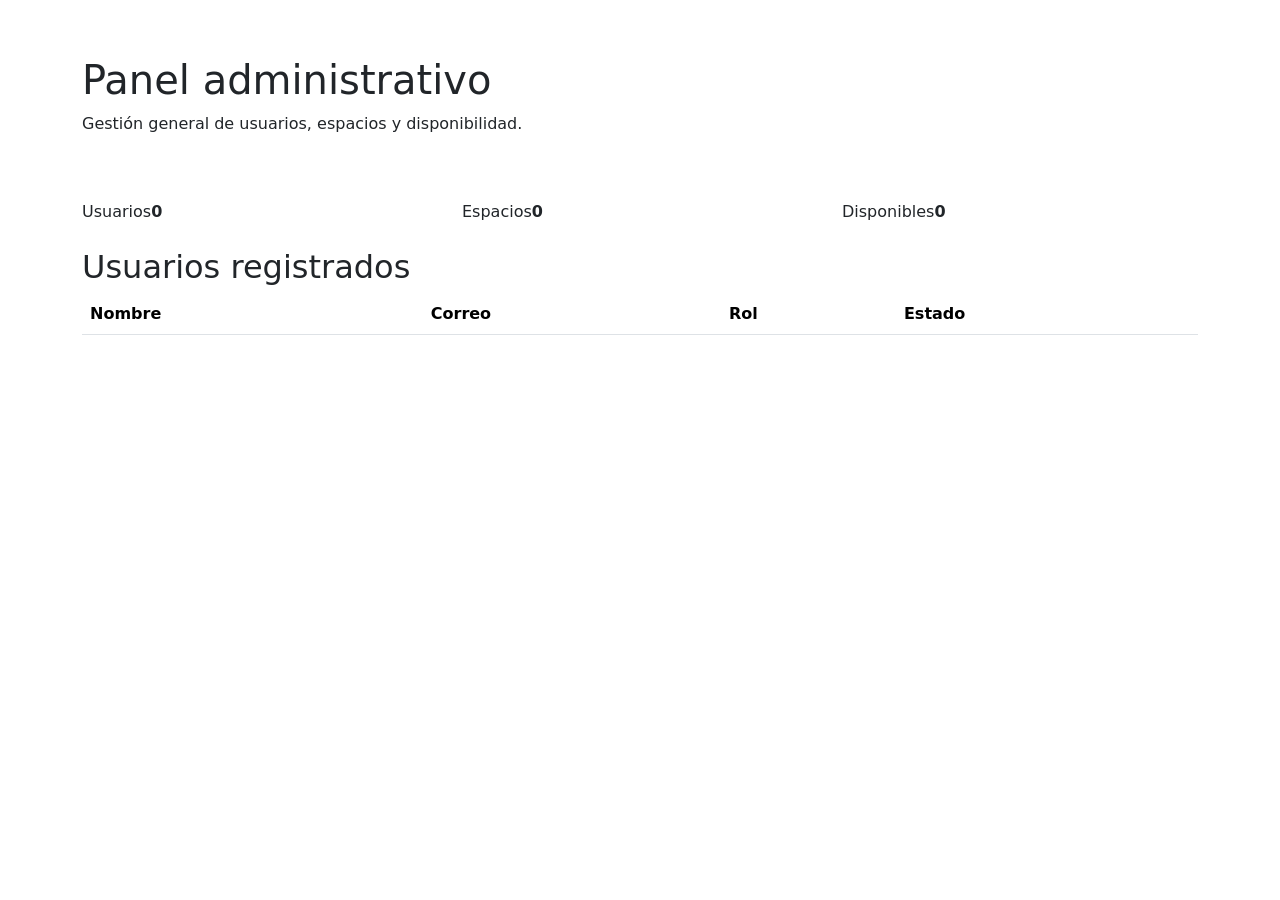
==== pages/admin.html @ 15a92f57 "Proyecto Parkeate completo y montado Debido a problemas con el repositorio se ruvo que juntar las pa" ====
<!DOCTYPE html>
<html lang="es">
<head>
    <meta charset="UTF-8">
    <meta name="viewport" content="width=device-width, initial-scale=1.0">
    <title>Administración | Parkéate</title>
    <link href="https://cdn.jsdelivr.net/npm/bootstrap@5.3.0/dist/css/bootstrap.min.css" rel="stylesheet">
    <link rel="stylesheet" href="css/style.css">
</head>
<body>
<nav class="navbar navbar-expand-lg navbar-dark">
    <div class="container">
        <a class="navbar-brand" href="admin.html">Parkéate</a>
        <button class="navbar-toggler" type="button" data-bs-toggle="collapse" data-bs-target="#menuPrincipal">
            <span class="navbar-toggler-icon"></span>
        </button>
        <div class="collapse navbar-collapse" id="menuPrincipal">
            <ul class="navbar-nav ms-auto">
                <li class="nav-item"><a class="nav-link" href="admin.html">Admin</a></li>
                <li class="nav-item"><a class="nav-link" href="adminParqueo.html">Parqueo</a></li>
                <li class="nav-item"><a class="nav-link" href="reportes.html">Reportes</a></li>
                <li class="nav-item"><a class="nav-link" href="ayuda.html">Ayuda</a></li>
            </ul>
        </div>
    </div>
</nav>
<section class="hero hero-admin"><div class="container"><h1>Panel administrativo</h1><p>Gestión general de usuarios, espacios y disponibilidad.</p></div></section>
<main class="container py-5">
    <div class="row g-4 mb-4">
        <div class="col-md-4"><div class="dashboard-card"><span>Usuarios</span><strong id="totalUsuarios">0</strong></div></div>
        <div class="col-md-4"><div class="dashboard-card"><span>Espacios</span><strong id="totalEspacios">0</strong></div></div>
        <div class="col-md-4"><div class="dashboard-card"><span>Disponibles</span><strong id="totalDisponibles">0</strong></div></div>
    </div>
    <div class="card-panel table-responsive">
        <h2 class="section-title">Usuarios registrados</h2>
        <table class="table table-hover align-middle">
            <thead><tr><th>Nombre</th><th>Correo</th><th>Rol</th><th>Estado</th></tr></thead>
            <tbody id="tablaUsuariosAdmin"></tbody>
        </table>
    </div>
</main>
<script src="https://cdn.jsdelivr.net/npm/bootstrap@5.3.0/dist/js/bootstrap.bundle.min.js"></script>
<script src="js/script.js"></script>
</body>
</html>
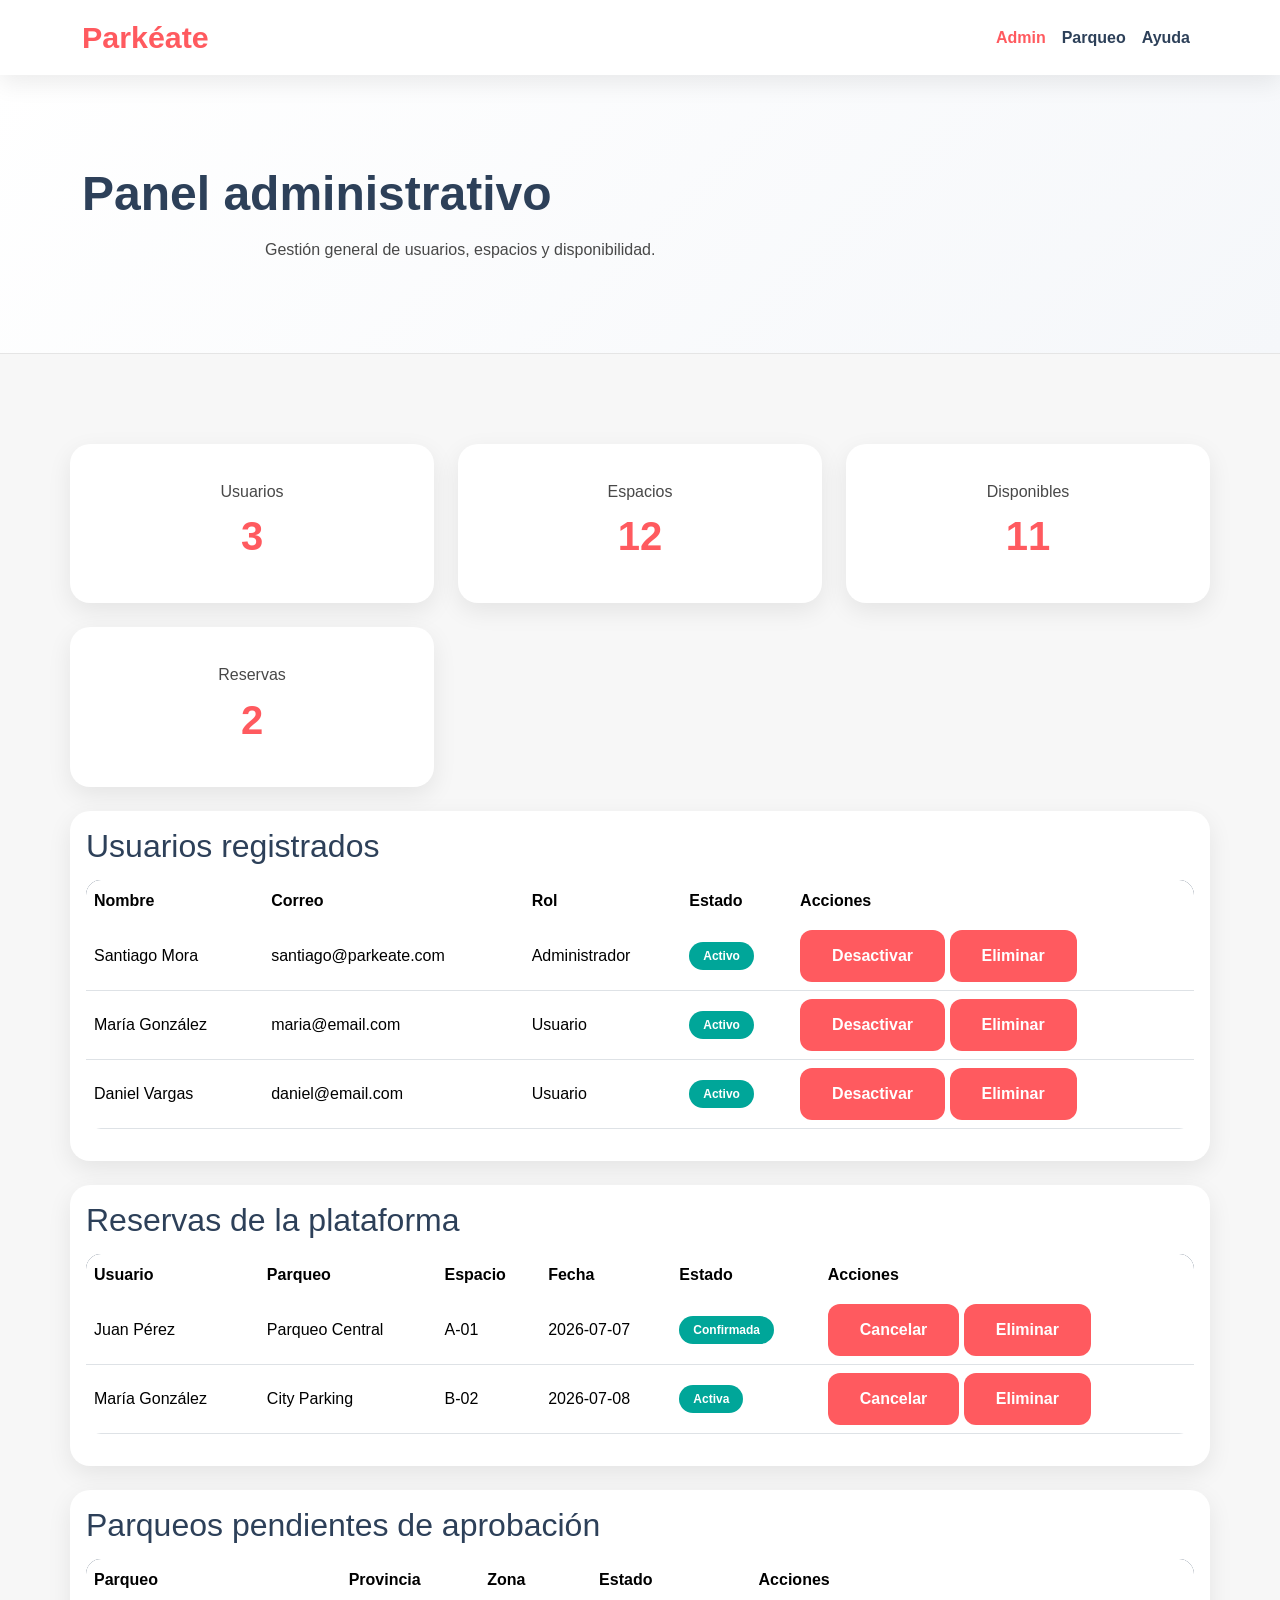
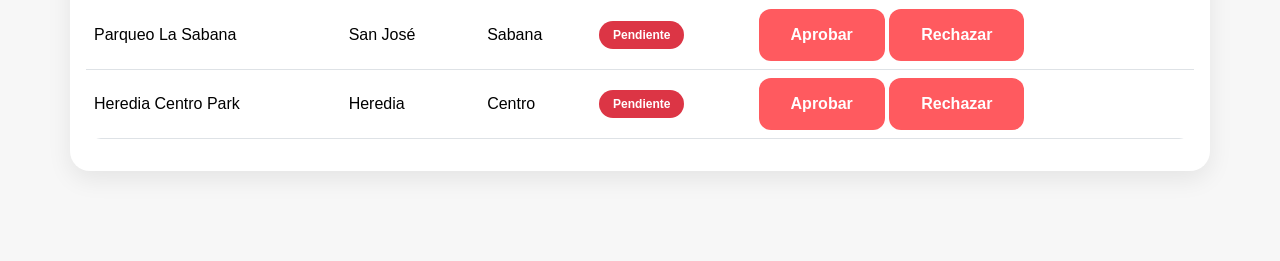
==== commit 17ebbc14: "Parche Arreglo y optimizacion, agregado del apartado de favoritos, implementacion datos en la memori" ====
--- a/pages/admin.html
+++ b/pages/admin.html
@@ -1,45 +1 @@
-<!DOCTYPE html>
-<html lang="es">
-<head>
-    <meta charset="UTF-8">
-    <meta name="viewport" content="width=device-width, initial-scale=1.0">
-    <title>Administración | Parkéate</title>
-    <link href="https://cdn.jsdelivr.net/npm/bootstrap@5.3.0/dist/css/bootstrap.min.css" rel="stylesheet">
-    <link rel="stylesheet" href="css/style.css">
-</head>
-<body>
-<nav class="navbar navbar-expand-lg navbar-dark">
-    <div class="container">
-        <a class="navbar-brand" href="admin.html">Parkéate</a>
-        <button class="navbar-toggler" type="button" data-bs-toggle="collapse" data-bs-target="#menuPrincipal">
-            <span class="navbar-toggler-icon"></span>
-        </button>
-        <div class="collapse navbar-collapse" id="menuPrincipal">
-            <ul class="navbar-nav ms-auto">
-                <li class="nav-item"><a class="nav-link" href="admin.html">Admin</a></li>
-                <li class="nav-item"><a class="nav-link" href="adminParqueo.html">Parqueo</a></li>
-                <li class="nav-item"><a class="nav-link" href="reportes.html">Reportes</a></li>
-                <li class="nav-item"><a class="nav-link" href="ayuda.html">Ayuda</a></li>
-            </ul>
-        </div>
-    </div>
-</nav>
-<section class="hero hero-admin"><div class="container"><h1>Panel administrativo</h1><p>Gestión general de usuarios, espacios y disponibilidad.</p></div></section>
-<main class="container py-5">
-    <div class="row g-4 mb-4">
-        <div class="col-md-4"><div class="dashboard-card"><span>Usuarios</span><strong id="totalUsuarios">0</strong></div></div>
-        <div class="col-md-4"><div class="dashboard-card"><span>Espacios</span><strong id="totalEspacios">0</strong></div></div>
-        <div class="col-md-4"><div class="dashboard-card"><span>Disponibles</span><strong id="totalDisponibles">0</strong></div></div>
-    </div>
-    <div class="card-panel table-responsive">
-        <h2 class="section-title">Usuarios registrados</h2>
-        <table class="table table-hover align-middle">
-            <thead><tr><th>Nombre</th><th>Correo</th><th>Rol</th><th>Estado</th></tr></thead>
-            <tbody id="tablaUsuariosAdmin"></tbody>
-        </table>
-    </div>
-</main>
-<script src="https://cdn.jsdelivr.net/npm/bootstrap@5.3.0/dist/js/bootstrap.bundle.min.js"></script>
-<script src="js/script.js"></script>
-</body>
-</html>
+<!DOCTYPE html><html lang="es"><head><meta charset="UTF-8"><meta name="viewport" content="width=device-width, initial-scale=1.0"><title>Administración | Parkéate</title><link href="https://cdn.jsdelivr.net/npm/bootstrap@5.3.7/dist/css/bootstrap.min.css" rel="stylesheet"><link rel="stylesheet" href="https://cdn.jsdelivr.net/npm/bootstrap-icons@1.13.1/font/bootstrap-icons.min.css"><link rel="stylesheet" href="../css/style.css"></head><body><nav class="navbar navbar-expand-lg sticky-top"><div class="container"><a class="navbar-brand" href="admin.html">Parkéate</a><button class="navbar-toggler" type="button" data-bs-toggle="collapse" data-bs-target="#menuPrincipal"><span class="navbar-toggler-icon"></span></button><div class="collapse navbar-collapse" id="menuPrincipal"><ul class="navbar-nav ms-auto"><li class="nav-item"><a class="nav-link active" href="admin.html">Admin</a></li><li class="nav-item"><a class="nav-link" href="adminParqueo.html">Parqueo</a></li><li class="nav-item"><a class="nav-link" href="ayuda.html">Ayuda</a></li></ul></div></div></nav><section class="hero-buscar"><div class="container"><h1>Panel administrativo</h1><p>Gestión general de usuarios, espacios y disponibilidad.</p></div></section><main class="container seccion"><div class="row g-4 mb-4"><div class="col-md-4"><div class="card-beneficio"><span>Usuarios</span><strong id="totalUsuarios" class="contador d-block">0</strong></div></div><div class="col-md-4"><div class="card-beneficio"><span>Espacios</span><strong id="totalEspacios" class="contador d-block">0</strong></div></div><div class="col-md-4"><div class="card-beneficio"><span>Disponibles</span><strong id="totalDisponibles" class="contador d-block">0</strong></div></div><div class="col-md-4"><div class="card-beneficio"><span>Reservas</span><strong id="totalReservasAdmin" class="contador d-block">0</strong></div></div></div><div class="row g-4"><div class="col-12"><div class="card table-responsive"><div class="card-body"><h2>Usuarios registrados</h2><table class="table table-hover align-middle"><thead><tr><th>Nombre</th><th>Correo</th><th>Rol</th><th>Estado</th><th>Acciones</th></tr></thead><tbody id="tablaUsuariosAdmin"></tbody></table></div></div></div><div class="col-12"><div class="card table-responsive"><div class="card-body"><h2>Reservas de la plataforma</h2><table class="table table-hover align-middle"><thead><tr><th>Usuario</th><th>Parqueo</th><th>Espacio</th><th>Fecha</th><th>Estado</th><th>Acciones</th></tr></thead><tbody id="tablaReservasAdmin"></tbody></table></div></div></div><div class="col-12"><div class="card table-responsive"><div class="card-body"><h2>Parqueos pendientes de aprobación</h2><table class="table table-hover align-middle"><thead><tr><th>Parqueo</th><th>Provincia</th><th>Zona</th><th>Estado</th><th>Acciones</th></tr></thead><tbody id="tablaSolicitudesParqueo"></tbody></table></div></div></div></div></main><script src="https://cdn.jsdelivr.net/npm/bootstrap@5.3.7/dist/js/bootstrap.bundle.min.js"></script><script src="../js/app.js"></script></body></html>
--- a/css/style.css
+++ b/css/style.css
@@ -0,0 +1 @@
+:root{--color-primario:#FF5A5F;--color-secundario:#00A699;--color-oscuro:#2D4059;--color-fondo:#F7F7F7;--color-texto:#484848;--color-blanco:#FFFFFF;--color-borde:#E5E5E5;--fuente-titulo:'Poppins',sans-serif;--fuente-texto:'Inter',sans-serif;--sombra:0 8px 25px rgba(0,0,0,.08);--radio:18px;--transicion:.30s}*{margin:0;padding:0;box-sizing:border-box}html{scroll-behavior:smooth}body{font-family:var(--fuente-texto);background:var(--color-fondo);color:var(--color-texto);line-height:1.6}img{max-width:100%;display:block}a{text-decoration:none}ul{list-style:none}section{padding:90px 0}h1,h2,h3,h4,h5,h6{font-family:var(--fuente-titulo);color:var(--color-oscuro);margin-bottom:15px}p{margin-bottom:15px}.titulo-seccion{text-align:center;font-weight:700;margin-bottom:15px}.subtitulo-seccion{text-align:center;color:#777;max-width:700px;margin:auto;margin-bottom:60px}.seccion{padding:90px 0}.sombra{box-shadow:var(--sombra)}.rounded-xl{border-radius:var(--radio)}.fade-up{animation:fadeUp .8s ease}.navbar{background:var(--color-blanco);box-shadow:var(--sombra);transition:var(--transicion)}.navbar-brand{font-family:var(--fuente-titulo);font-size:1.9rem;font-weight:700;color:var(--color-primario)!important}.nav-link{color:var(--color-oscuro)!important;font-weight:600;transition:var(--transicion)}.nav-link:hover{color:var(--color-primario)!important}.nav-link.active{color:var(--color-primario)!important}.navbar-toggler{border:none}.navbar-toggler:focus{box-shadow:none}.hero{background:url("https://images.unsplash.com/photo-1573348722427-f1d6819fdf98?auto=format&fit=crop&w=1800&q=80");background-size:cover;background-position:center;min-height:90vh;display:flex;align-items:center;position:relative}.hero::before{content:"";position:absolute;inset:0;background:rgba(45,64,89,.65)}.hero-contenido{position:relative;z-index:2;color:var(--color-blanco);max-width:650px}.hero-contenido h1{font-size:3.6rem;color:white;font-weight:700}.hero-contenido p{margin:25px 0;font-size:1.15rem;color:#f1f1f1}.hero-buscar{background:linear-gradient(135deg,#ffffff,#f5f7fa);border-bottom:1px solid var(--color-borde)}.hero-buscar h1{font-size:3rem;font-weight:700}.hero-buscar p{max-width:750px;margin:auto}.btn-parkeate{background:var(--color-primario);color:white;border:none;border-radius:12px;padding:14px 32px;font-weight:600;transition:var(--transicion)}.btn-parkeate:hover{background:#e5484d;color:white;transform:translateY(-3px)}.btn-secundario{background:var(--color-secundario);color:white;border:none;border-radius:12px;padding:14px 32px;transition:var(--transicion)}.btn-secundario:hover{background:#00897d;color:white;transform:translateY(-3px)}.btn-outline-parkeate{border:2px solid var(--color-primario);color:var(--color-primario);border-radius:12px;font-weight:600}.btn-outline-parkeate:hover{background:var(--color-primario);color:white}.buscador{background:white;border-radius:20px;padding:28px;margin-top:-70px;position:relative;z-index:10;box-shadow:var(--sombra)}.buscador .form-control,.buscador .form-select{height:55px;border-radius:12px}.buscador label{font-weight:600}.contador{font-size:2.5rem;font-weight:700;color:var(--color-primario)}.estadistica{text-align:center;padding:20px}.estadistica p{margin-top:10px;margin-bottom:0}.cta{background:linear-gradient(135deg,var(--color-primario),#ff7a7f);color:white;border-radius:25px;padding:60px;text-align:center}.cta h2{color:white;margin-bottom:20px}.cta p{color:#fff;max-width:700px;margin:auto;margin-bottom:30px}.card-beneficio{background:var(--color-blanco);border:none;border-radius:20px;padding:35px 25px;text-align:center;box-shadow:var(--sombra);transition:var(--transicion);height:100%}.card-beneficio:hover{transform:translateY(-8px)}.card-beneficio i{font-size:3rem;color:var(--color-primario);margin-bottom:20px}.card-beneficio h4{margin-bottom:15px}.tarjeta-parqueo{border:none;border-radius:20px;overflow:hidden;transition:.35s;box-shadow:var(--sombra);background:#fff}.tarjeta-parqueo:hover{transform:translateY(-8px);box-shadow:0 15px 35px rgba(0,0,0,.15)}.tarjeta-parqueo img{height:220px;width:100%;object-fit:cover;transition:.4s}.tarjeta-parqueo:hover img{transform:scale(1.08)}.tarjeta-parqueo .card-body{padding:22px}.tarjeta-parqueo h5{font-weight:700}.tarjeta-parqueo p{margin-bottom:10px}.tarjeta-parqueo .card-footer{background:#fff;border:none;padding:20px}.favorito{cursor:pointer;transition:.3s}.favorito:hover{transform:scale(1.25)}.bi-heart-fill{color:#FF5A5F !important}.precio{color:var(--color-primario);font-size:1.4rem;font-weight:700}.badge{border-radius:30px;padding:8px 14px;font-weight:600}.badge.bg-success{background:var(--color-secundario)!important}.badge.bg-danger{background:#dc3545!important}.bi-star-fill{color:#ffc107}.bi-star{color:#ffc107}.paso{text-align:center;padding:30px}.numero-paso{width:70px;height:70px;border-radius:50%;background:var(--color-primario);color:#fff;display:flex;justify-content:center;align-items:center;margin:auto auto 20px;font-size:1.6rem;font-weight:700}.testimonio{background:#fff;padding:30px;border-radius:20px;box-shadow:var(--sombra);height:100%}.testimonio img{width:70px;height:70px;border-radius:50%;object-fit:cover}.testimonio h5{margin-top:15px;margin-bottom:5px}.testimonio p{font-style:italic}.table{background:#fff;border-radius:15px;overflow:hidden}.table thead{background:var(--color-oscuro);color:#fff}.table th{border:none}.table td{vertical-align:middle}.card{border:none;border-radius:20px;box-shadow:var(--sombra)}.card-header{background:transparent;border:none}.card-footer{background:transparent;border:none}.form-control,.form-select{border:1px solid var(--color-borde);border-radius:12px;padding:12px;transition:var(--transicion)}.form-control:focus,.form-select:focus{border-color:var(--color-primario);box-shadow:0 0 0 .2rem rgba(255,90,95,.18)}.form-label{font-weight:600;color:var(--color-oscuro)}.form-check-input:checked{background:var(--color-primario);border-color:var(--color-primario)}#loginForm{margin-top:15px}#loginForm .btn{padding:13px}#loginForm hr{opacity:.15}#registroForm{margin-top:10px}#registroForm .btn{padding:13px}.avatar-perfil{width:120px;height:120px;border-radius:50%;background:var(--color-primario);color:#fff;display:flex;justify-content:center;align-items:center;font-size:60px;margin:auto;box-shadow:0 10px 25px rgba(0,0,0,.15)}#perfilForm{margin-top:20px}#perfilForm hr{opacity:.15}#mensajePerfil{border-radius:15px}#recuperarForm{margin-top:15px}#mensajeRecuperacion{border-radius:15px}.favorito-activo{color:var(--color-primario)}.alert{border:none;border-radius:15px;box-shadow:var(--sombra)}.modal-content{border:none;border-radius:20px}.modal-header{border:none}.modal-footer{border:none}.hero-buscar .badge{font-size:.95rem}.hero-buscar .lead{color:#666}.card{transition:var(--transicion)}.card:hover{transform:translateY(-3px)}.bi{transition:var(--transicion)}footer{background:var(--color-oscuro);color:var(--color-blanco);padding:60px 0 25px}footer h3,footer h5{color:white}footer p{color:#d8d8d8}footer ul{padding-left:0}footer li{margin-bottom:10px}footer a{color:#d8d8d8;transition:var(--transicion)}footer a:hover{color:var(--color-primario)}footer i{color:var(--color-primario)}footer hr{border-color:rgba(255,255,255,.15)}@keyframes fadeUp{from{opacity:0;transform:translateY(40px)}to{opacity:1;transform:translateY(0)}}@keyframes zoomIn{from{transform:scale(.95);opacity:0}to{transform:scale(1);opacity:1}}.animacion{animation:fadeUp .8s ease}.zoom{animation:zoomIn .5s ease}@media(max-width:992px){.hero{min-height:75vh;text-align:center}.hero-contenido{margin:auto}.hero-contenido h1{font-size:2.8rem}.buscador{margin-top:30px}}@media(max-width:768px){section{padding:70px 0}.hero-contenido h1{font-size:2.3rem}.hero-buscar h1{font-size:2.2rem}.contador{font-size:2rem}.tarjeta-parqueo img{height:200px}.avatar-perfil{width:90px;height:90px;font-size:45px}}@media(max-width:576px){.hero{min-height:65vh}.hero-contenido h1{font-size:1.9rem}.hero-contenido p{font-size:1rem}.btn-parkeate,.btn-secundario,.btn-outline-parkeate{width:100%;margin-bottom:10px}.buscador{padding:20px}.card{margin-bottom:20px}}
